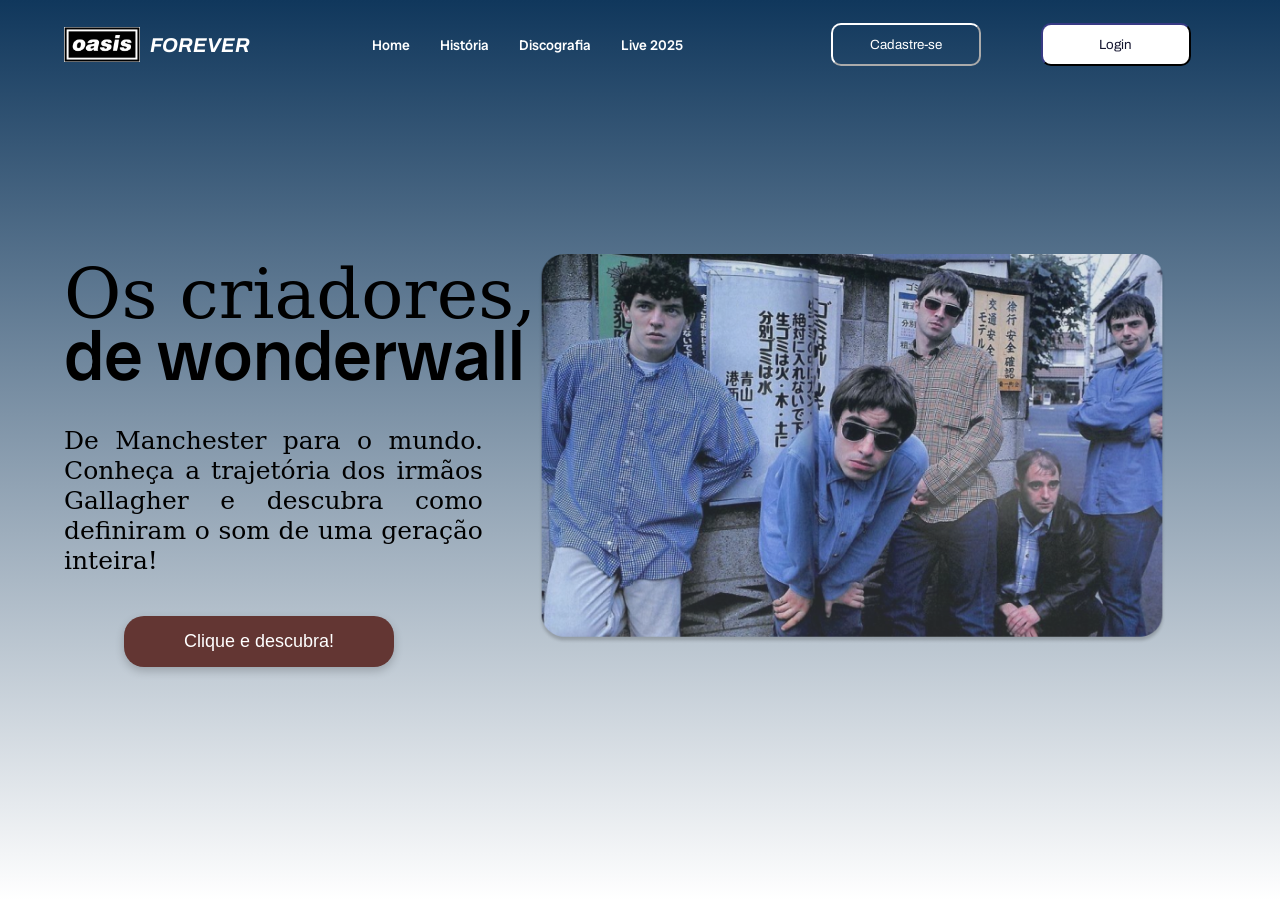
==== public/index.html @ 39d502cd "Adicionando telas de login e cadastro integrada com a api + vetor/for que verifica de o username já " ====
<!DOCTYPE html>
<html lang="pt-br">

<head>
  <meta charset="UTF-8">
  <meta name="viewport" content="width=device-width, initial-scale=1.0">
  <title>Oasis Forever</title>

  <script src="./js/sessao.js"></script>

  <link rel="stylesheet" href="./css/style.css">
  <link rel="icon" href="./assets/icon/oasis_logo.ico">

</head>

<body>

  <div class="header">
    <div class="container">
      <div class="logo">
        <img src="./assets/img/oasis_logo.png" alt="Logo Oasis" class="logo-img">
        <span class="forever-text">FOREVER</span>
      </div>

      <ul class="navbar">
        <li><a href="#">Home</a></li>
        <li><a href="#">História</a></li>
        <li><a href="#">Discografia</a></li>
        <li><a href="#">Live 2025</a></li>
      </ul>

      <div class="botoes">
        <a href="cadastro.html">
          <button class="btn_cadastro">Cadastre-se</button></a>
        <a href="login.html">
          <button class="btn_login">Login</button>
        </a>
      </div>
    </div>
  </div>

  <div class="banner">
    <div class="container">

      <div class="texto-banner">
        <h1>
          <span class="fonte1">Os criadores,</span> <br>
          <span class="fonte2">de wonderwall</span>
        </h1>
        <p>De Manchester para o mundo. Conheça a trajetória dos irmãos Gallagher e descubra como definiram o som de uma
          geração inteira!</p>
        <button class="btn-descobrir">Clique e descubra!</button>
      </div>

      <div class="imagem-banner">
        <img src="./assets/img/oasis_home.png" alt="Banda Oasis" class="foto-banda">
      </div>

    </div>
  </div>

</body>

</html>
---- public/css/style.css ----
@import url('https://fonts.googleapis.com/css2?family=Radio+Canada+Big:ital,wght@0,400..700;1,400..700&display=swap');
@import url('https://fonts.googleapis.com/css2?family=Archivo:ital,wght@0,100..900;1,100..900&family=Radio+Canada+Big:ital,wght@0,400..700;1,400..700&display=swap');

body {
  margin: 0;
  min-height: 100vh;
  font-family: 'Radio Canada Big';
  background: linear-gradient(180deg, #10375c 0%, #ffffff 100%);
}



.header {
  padding: 15px 0;
  color: transparent;;
}

.container {
  display: flex;
  justify-content: space-between; 
  align-items: center;
  width: 90%;
  margin: auto;
}

.logo {
    display: flex;
    align-items: center; 
    gap: 10px;           
}

.logo-img {
    height: 35px;       
    width: auto;       
}

.forever-text {
    font-family: 'Archivo';
    font-weight: bold;
    font-style: italic;
    font-size: 20px;
    color: white;
    letter-spacing: 0px; 
}

.navbar {
  display: flex;
  list-style: none;
  margin: 10;
  padding: 0;
  gap: 30px; 
}

.navbar a {
  text-decoration: none;
  color: white;
  font-weight: 500;
  font-size: 14px;
}

.navbar a:hover {
  background-color: transparent;
  transition: 0.5s;
  color: #ffffff94;
}

.botoes {
  display: flex;
  gap: 10px;
  align-items: center;
}

.botoes a {
  text-decoration: none;
  padding: 8px 25px;
  border-radius: 8px;
  font-size: 14px;
  transition: 0.3s;
}


.btn_cadastro {
    font-family: 'Archivo';
    color: #ffffff;
    border-color: #ffffff;
    background-color: transparent;
    border-radius: 10px;
    padding: 8%;
    width: 150px;
    cursor: pointer;

}

.btn_cadastro:hover {
  background-color: #ffffff65;
  border: 1px solid #ffffff33;
  transition: 0.5s;
}



.btn_login{
    font-family: 'Archivo';
    color: #141530;
    border-color: #141530;
    background-color: #ffffff;
    border-radius: 10px;
    padding: 8%;
    width: 150px;
    cursor: pointer;

}

.btn_login:hover {
  background-color: #ffffffda;
  border: 1px solid #ffffff86;
  transition: 0.3s;
}

.banner {
  height: 80vh; 
  display: flex;
  align-items: center; 
}

.texto-banner {
  width: 50%;
}


.fonte1 {
  font-family: 'serif'; 
  font-weight: 400;
  font-size: 70px;
  color: #000000;
}

.fonte2 {
  font-family: 'Radio Canada Big'; 
  font-weight: 500; 
  font-size: 70px;
  color: #000000;
  display: block; 
  margin-top: -25px; 
}

.texto-banner p {
  text-align: justify;
  max-width: 450px;
  line-height: 1.2;
  font-family: 'serif';
  font-size: 25px;
  color: #000000;
  width: 80%; 
  margin-bottom: 40px;
}

.btn-descobrir {
  margin-left: 60px;
  background-color: #633633; 
  color: white;
  border: none;
  padding: 15px 60px;
  border-radius: 20px;  
  font-size: 18px;
  cursor: pointer;
  box-shadow: 0px 4px 10px rgba(0,0,0,0.2);
}

.btn-descobrir:hover {
  background-color: #4a2826;
  transform: scale(1.02);
}

.imagem-banner {
  width: 60%;
  display: flex;
}

.foto-banda {
  width: 100%;
  border-radius: 20px; 
  margin-left: -50px
}

.main-content {
    display: flex;
    flex-direction: column;
    align-items: center;
    justify-content: center;
    padding: 40px 20px;
}

.logo-central {
    margin-bottom: 20px;
    display: flex;
    align-items: center;
    gap: 8px;
}

.oasis-box {
    background: white;
    color: black;
    padding: 2px 8px;
    font-weight: bold;
    border-radius: 4px;
    font-size: 1.2rem;
}

.card-cadastro {
    background: white;
    width: 100%;
    max-width: 700px;
    padding: 40px;
    border-radius: 25px;
    box-shadow: 0 10px 30px rgba(0,0,0,0.1);
    text-align: center;
}

.card-cadastro h2 {
    font-family: 'Radio Canada Big';
    font-weight: 800;
    margin-bottom: 30px;
    letter-spacing: 1px;
}

.formulario {
    display: grid;
    grid-template-columns: 1fr 1fr;
    gap: 20px;
    text-align: left;
}

.campo {
    margin-bottom: 15px;
}

.campo label {
    display: block;
    font-weight: bold;
    margin-bottom: 5px;
    font-size: 14px;
}

.campo input {
    width: 100%;
    padding: 10px 15px;
    border: 1px solid #ccc;
    border-radius: 12px;
    box-sizing: border-box; 
    font-size: 13px;
}


.btn-enviar {
    background-color: #633633;
    color: white;
    border: none;
    padding: 12px 60px;
    border-radius: 20px;
    font-weight: bold;
    margin-top: 25px;
    cursor: pointer;
    transition: 0.3s;
}

.btn-enviar:hover {
    background-color: #4a2826;
    transform: scale(1.02);
}

.login-link {
    font-size: 12px;
    margin-top: 15px;
}

.login-link a {
    color: #000;
    font-weight: bold;
}

.formulario-login {
    display: flex;
    flex-direction: column;
    align-items: center; 
    width: 100%;
    margin-top: 20px;
}

.formulario-login .campo {
    width: 80%; 
    max-width: 400px; 
    text-align: left; 
    margin-bottom: 25px;
}

.formulario-login label {
    display: block;
    font-weight: bold;
    margin-bottom: 8px;
    font-size: 14px;
}

.formulario-login input {
    width: 100%;
    padding: 12px 15px;
    border: 1px solid #ccc;
    border-radius: 12px;
    box-sizing: border-box; 
    font-size: 14px;
}

.btn-enviar-login {
    background-color: #633633;
    color: white;
    border: none;
    padding: 12px 0;
    width: 200px; 
    border-radius: 20px;
    font-weight: bold;
    cursor: pointer;
    margin-top: 10px;
    transition: 0.3s;
}

.btn-enviar-login:hover {
    background-color: #4a2826;
}


.adesivo {
    position: fixed; 
    bottom: 20px;
    left: 130px;
    padding: 100px;
    width: 220px; 
    height: auto;
    z-index: 100; 
}


#cardErro {
  display: none; 
  background-color: #fff;
  color: #10375c; 
  width: 300px;
  position: fixed;
  top: 20px;
  right: 20px;
  border-radius: 8px; 
  border: #10375c 3px solid; 
  padding: 15px;
  z-index: 999;
  box-shadow: 0px 4px 15px rgba(0, 0, 253, 0.2); 
  font-family: 'Radio Canada Big';
}

#mensagem_erro {
  font-weight: 600;
  font-size: 18px;
  line-height: 1.2;
}
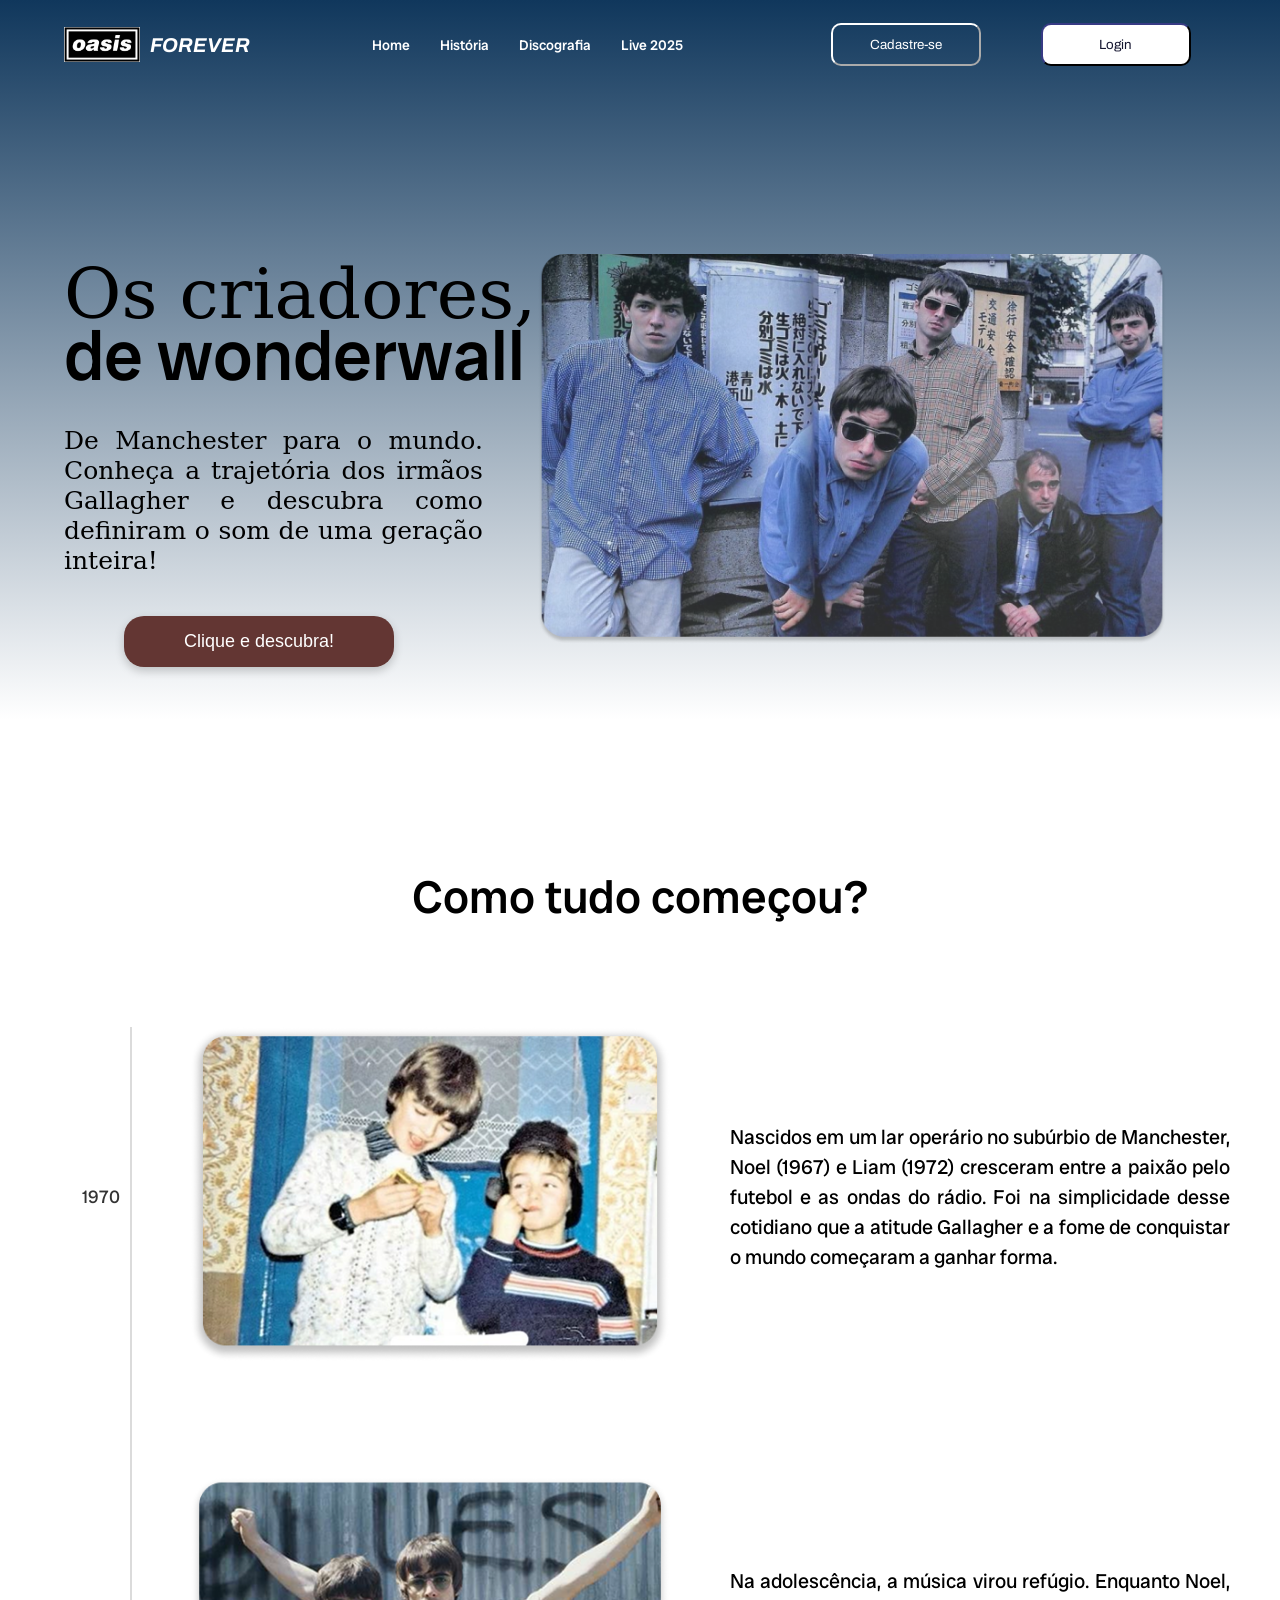
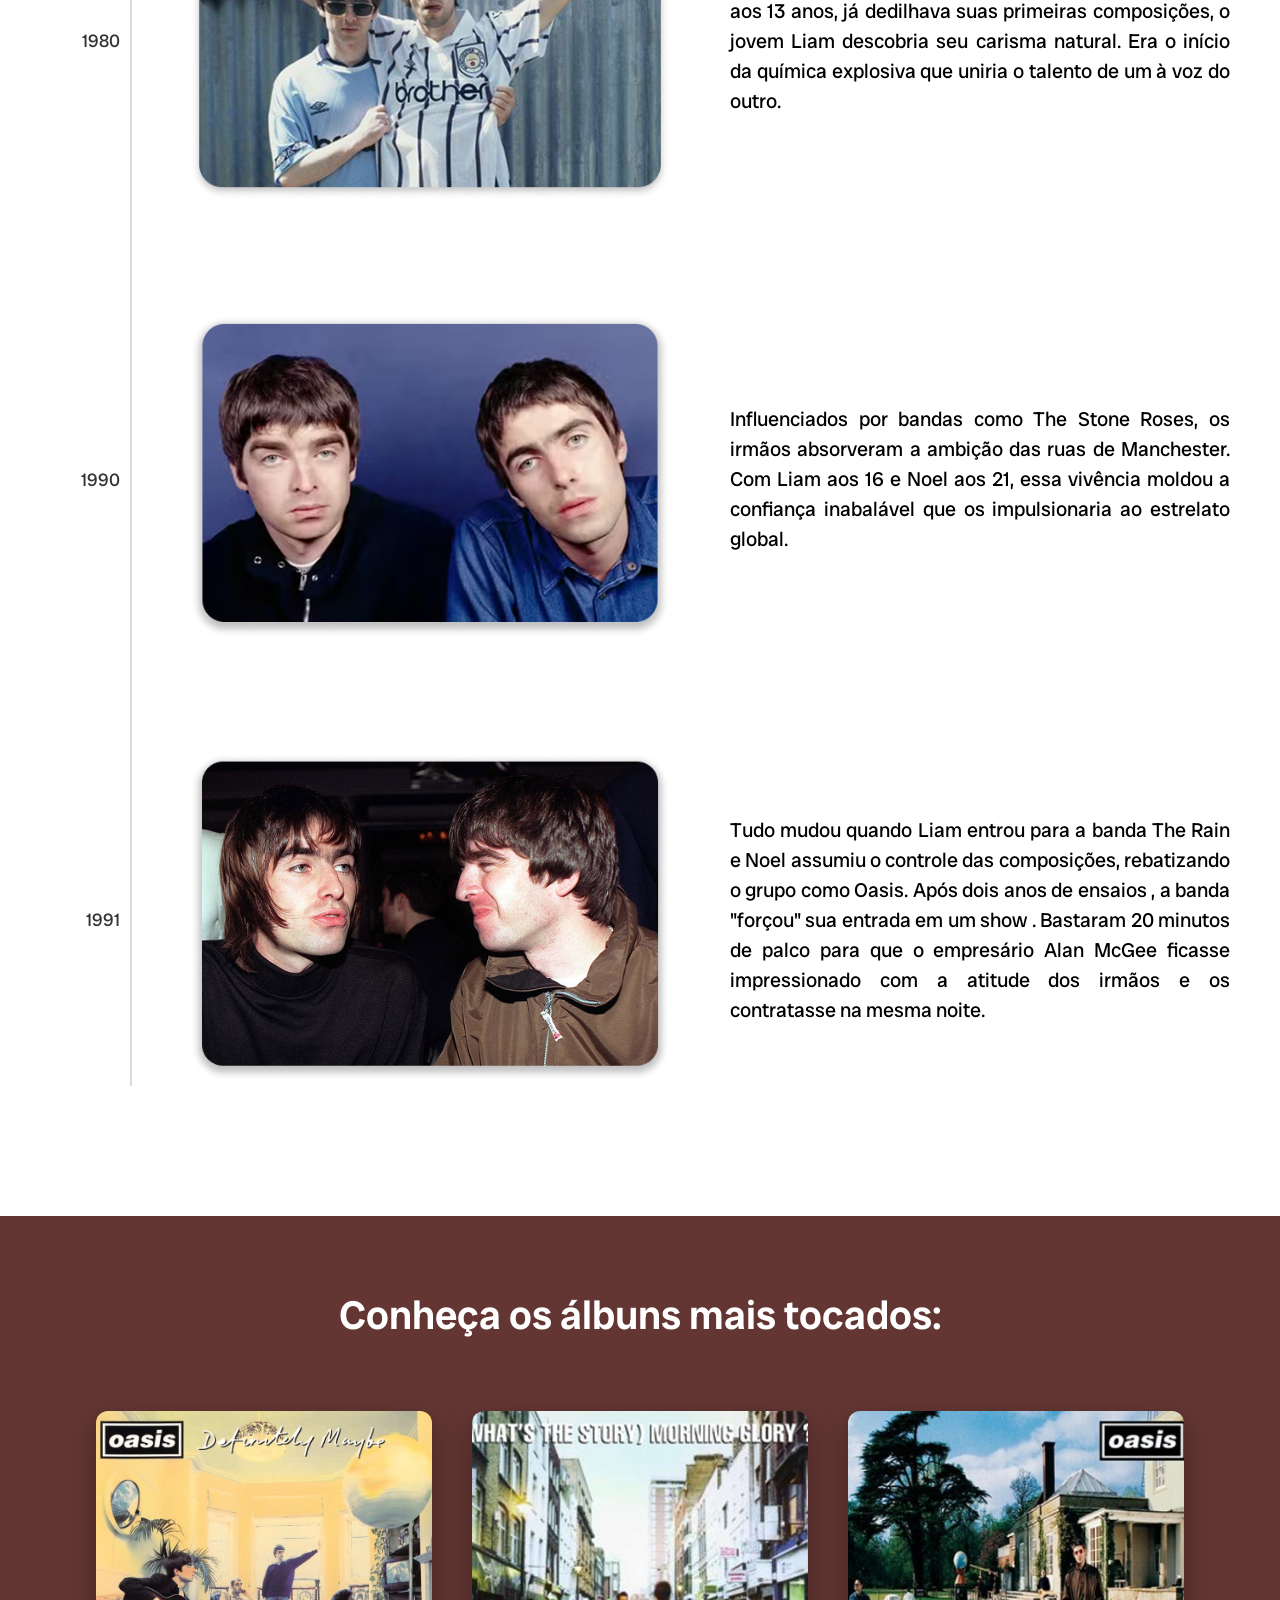
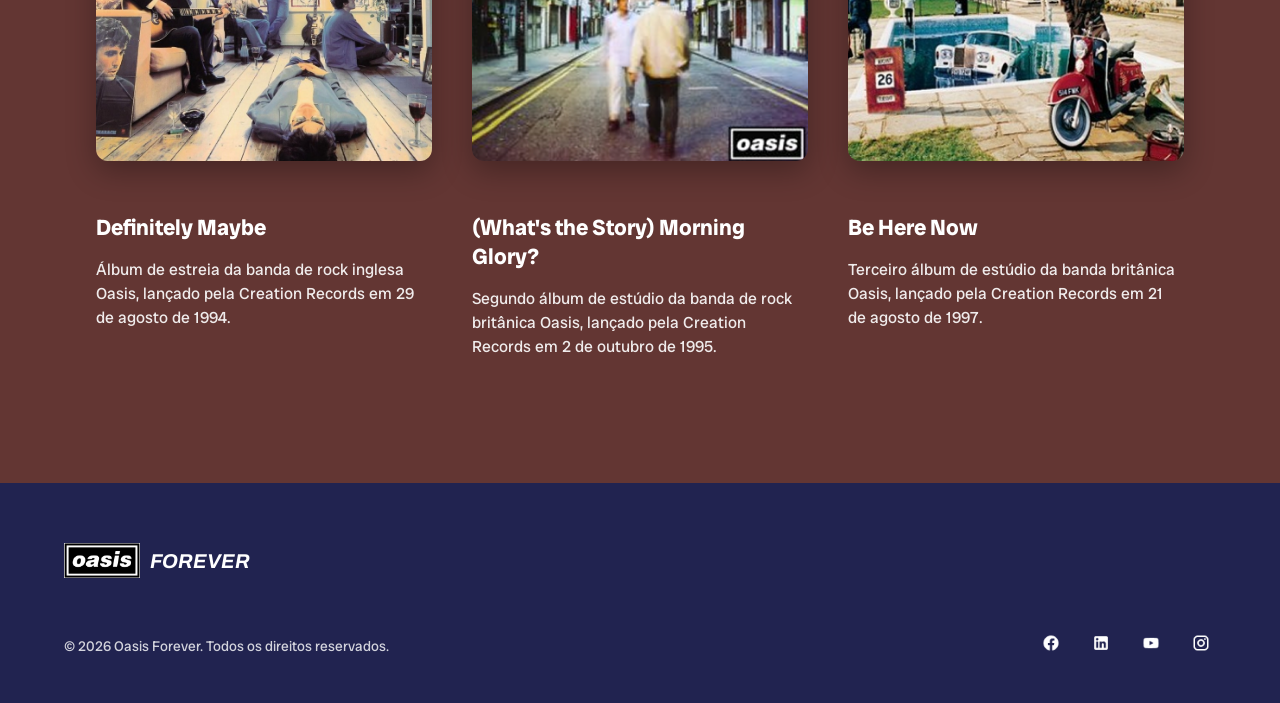
==== commit a97aec21: "Adicionando novos itens na página inicial" ====
--- a/public/index.html
+++ b/public/index.html
@@ -59,6 +59,119 @@
     </div>
   </div>
 
+  <div class="timeline">
+    <div class="container-timeline">
+      <h2 class="timeline-title">Como tudo começou?</h2>
+
+      <div class="timeline-list">
+
+        <div class="timeline-item">
+          <div class="timeline-year">1970</div>
+          <div class="timeline-img">
+            <img src="./assets/img/foto1.png" alt="Gallaghers nos anos 70">
+          </div>
+          <div class="timeline-text">
+            <p>Nascidos em um lar operário no subúrbio de Manchester, Noel (1967) e Liam (1972) cresceram entre a paixão
+              pelo futebol e as ondas do rádio. Foi na simplicidade desse cotidiano que a atitude Gallagher e a fome de
+              conquistar o mundo começaram a ganhar forma.</p>
+          </div>
+        </div>
+
+        <div class="timeline-item">
+          <div class="timeline-year">1980</div>
+          <div class="timeline-img">
+            <img src="./assets/img/foto2.png" alt="Gallaghers nos anos 80">
+          </div>
+          <div class="timeline-text">
+            <p>Na adolescência, a música virou refúgio. Enquanto Noel, aos 13 anos, já dedilhava suas primeiras
+              composições, o jovem Liam descobria seu carisma natural. Era o início da química explosiva que uniria o
+              talento de um à voz do outro.</p>
+          </div>
+        </div>
+
+
+        <div class="timeline-item">
+          <div class="timeline-year">1990</div>
+          <div class="timeline-img">
+            <img src="./assets/img/foto3.png" alt="Gallaghers nos anos 90">
+          </div>
+          <div class="timeline-text">
+            <p>Influenciados por bandas como The Stone Roses, os irmãos absorveram a ambição das ruas de Manchester. Com
+              Liam aos 16 e Noel aos 21, essa vivência moldou a confiança inabalável que os impulsionaria ao estrelato
+              global.</p>
+          </div>
+        </div>
+
+        <div class="timeline-item">
+          <div class="timeline-year">1991</div>
+          <div class="timeline-img">
+            <img src="./assets/img/foto4.png" alt="Gallaghers nos anos 91">
+          </div>
+          <div class="timeline-text">
+            <p>Tudo mudou quando Liam entrou para a banda The Rain e Noel assumiu o controle das composições,
+              rebatizando o grupo como Oasis. Após dois anos de ensaios , a banda "forçou" sua entrada em um show .
+              Bastaram 20 minutos de palco para que o empresário Alan McGee ficasse impressionado com a atitude dos
+              irmãos e os contratasse na mesma noite.</p>
+          </div>
+        </div>
+      </div>
+    </div>
+  </div>
+
+  <!-- SEÇÃO DISCOGRAFIA (ÁLBUNS MAIS TOCADOS) -->
+<div class="section-albums">
+    <div class="container-albums">
+        <h2 class="albums-title">Conheça os álbuns mais tocados:</h2>
+        
+        <div class="cards-albums">
+            <!-- Álbum 1 -->
+            <div class="card-album">
+                <img src="./assets/img/album1.png" alt="Capa do álbum Definitely Maybe">
+                <h3>Definitely Maybe</h3>
+                <p>Álbum de estreia da banda de rock inglesa Oasis, lançado pela Creation Records em 29 de agosto de 1994.</p>
+            </div>
+
+            <!-- Álbum 2 -->
+            <div class="card-album">
+                <img src="./assets/img/album2.png" alt="Capa do álbum (What's the Story) Morning Glory?">
+                <h3>(What's the Story) Morning Glory?</h3>
+                <p>Segundo álbum de estúdio da banda de rock britânica Oasis, lançado pela Creation Records em 2 de outubro de 1995.</p>
+            </div>
+
+            <!-- Álbum 3 -->
+            <div class="card-album">
+                <img src="./assets/img/album3.png" alt="Capa do álbum Be Here Now">
+                <h3>Be Here Now</h3>
+                <p>Terceiro álbum de estúdio da banda britânica Oasis, lançado pela Creation Records em 21 de agosto de 1997.</p>
+            </div>
+        </div>
+    </div>
+</div>  
+
+  <div class="footer">
+    <div class="container">
+        <!-- Parte superior com a logo -->
+        <div class="footer-logo">
+            <div class="logo">
+                <img src="./assets/img/oasis_logo.png" alt="Logo Oasis" class="logo-img">
+                <span class="forever-text">FOREVER</span>
+            </div>
+        </div>
+
+        <!-- Parte inferior com copyright e ícones -->
+        <div class="footer-info">
+            <p>© 2026 Oasis Forever. Todos os direitos reservados.</p>
+            
+            <div class="social-icons">
+                <a href="#"><img src="./assets/img/face.png" alt="Facebook"></a>
+                <a href="#"><img src="./assets/img/linke.png" alt="LinkedIn"></a>
+                <a href="#"><img src="./assets/img/yt.png" alt="YouTube"></a>
+                <a href="#"><img src="./assets/img/insta.png" alt="Instagram"></a>
+            </div>
+        </div>
+    </div>
+</div>
+
 </body>
 
 </html>
--- a/public/css/style.css
+++ b/public/css/style.css
@@ -5,10 +5,10 @@
   margin: 0;
   min-height: 100vh;
   font-family: 'Radio Canada Big';
-  background: linear-gradient(180deg, #10375c 0%, #ffffff 100%);
-}
-
-
+  background: linear-gradient(180deg, #10375c 0%, #ffffff 80vh); 
+  background-repeat: no-repeat;
+  background-color: #ffffff; /* Garante que o restante da página seja branco puro */
+}
 
 .header {
   padding: 15px 0;
@@ -207,6 +207,84 @@
     font-size: 1.2rem;
 }
 
+.timeline {
+    padding: 20px 0px; /* Mais espaço para o site "respirar" */
+    background-color: #ffffff;
+    width: 100%;
+}
+
+.container-timeline {
+    max-width: 1300px; /* AUMENTADO: Para ocupar melhor a largura da tela */
+    margin: 0 auto;
+    padding: 0 50px;
+}
+
+.timeline-title {
+    text-align: center;
+    font-family: 'Radio Canada Big';
+    font-weight: 500;
+    font-size: 46px; /* AUMENTADO: Título maior e mais impactante */
+    color: #000;
+    margin-bottom: 100px;
+}
+
+.timeline-list {
+    position: relative;
+    padding-left: 120px;
+}
+
+.timeline-list::before {
+    content: '';
+    position: absolute;
+    left: 80px; 
+    top: 0;
+    width: 2px; /* Aumentado para 2px para ficar mais visível */
+    height: 100%;
+    background-color: #d1d1d1c4; /* Cinza médio para maior destaque */
+}
+
+/* AJUSTE NO ANO: Para acompanhar a força visual da linha */
+.timeline-year {
+    position: absolute;
+    left: -130px;
+    width: 80px;
+    font-weight: 300; /* Peso aumentado para destacar o ano */
+    color: #333; /* Cor mais escura para leitura clara */
+    font-size: 18px;
+    text-align: right;
+    font-family: 'Radio Canada Big';
+}
+
+.timeline-item {
+    display: flex;
+    align-items: center; 
+    margin-bottom: 110px; /* Mais distância entre as eras da banda */
+    position: relative;
+}
+
+
+.timeline-img {
+    flex-shrink: 0;
+    width: 480px; /* AUMENTADO: Imagens maiores para destaque visual */
+    margin: 0 60px 0 20px;
+}
+
+.timeline-img img {
+    width: 100%;
+    border-radius: 18px; /* Cantos arredondados como no seu projeto do Figma */
+}
+
+.timeline-text {
+    flex: 1;
+    color: #000;
+    font-family: 'Radio Canada Big';
+    line-height: 1.5;
+    font-size: 20px;
+    text-align: justify; 
+
+}
+
+
 .card-cadastro {
     background: white;
     width: 100%;
@@ -215,6 +293,7 @@
     border-radius: 25px;
     box-shadow: 0 10px 30px rgba(0,0,0,0.1);
     text-align: center;
+
 }
 
 .card-cadastro h2 {
@@ -339,38 +418,144 @@
 }
 
 
-#cardErro {
-  display: none; 
-  background-color: #fff;
-  color: #10375c; 
+#cardErro { 
+  margin-left: 28%;
+  color: #ff0000; 
   width: 300px;
-  position: fixed;
-  top: 20px;
-  right: 20px;
-  border-radius: 8px; 
-  border: #10375c 3px solid; 
-  padding: 15px;
-  z-index: 999;
-  box-shadow: 0px 4px 15px rgba(0, 0, 253, 0.2); 
   font-family: 'Radio Canada Big';
 }
 
 #mensagem_erro {
   font-weight: 600;
-  font-size: 18px;
-  line-height: 1.2;
-}
-
-
-
-
-
-
-
-
-
-
-
-
-
-
+  font-size: 15px;
+  line-height: 1;
+}
+
+/* ########## SEÇÃO ÁLBUNS ########## */
+
+.section-albums {
+    background-color: #633633; /* Cor marrom-avermelhada conforme o design */
+   padding: 40px 0 100px 0;    
+   color: white;
+    width: 100%;
+}
+
+.container-albums {
+    width: 85%;
+    max-width: 1200px;
+    margin: auto;
+    text-align: center;
+}
+
+.albums-title {
+    font-family: 'Radio Canada Big';
+    font-size: 40px;
+    font-weight: 600;
+    margin-bottom: 70px;
+}
+
+.cards-albums {
+    display: flex;
+    justify-content: space-between;
+    gap: 40px;
+}
+
+.card-album {
+    flex: 1;
+    text-align: left;
+}
+
+.card-album img {
+    width: 100%;
+    height: 350px; /* Ajuste essa altura conforme o seu gosto */
+    object-fit: cover; /* Recorta a imagem para preencher o espaço sem esticar */
+    border-radius: 12px;
+    margin-bottom: 25px;
+    box-shadow: 0 10px 30px rgba(0,0,0,0.3);
+    transition: transform 0.3s ease;
+}
+.card-album img:hover {
+    transform: scale(1.03); /* Leve efeito de zoom no hover */
+}
+
+.card-album h3 {
+    font-family: 'Radio Canada Big';
+    font-size: 22px;
+    font-weight: bold;
+    margin-bottom: 10px;
+    color: white;
+    display: flex;
+    align-items: flex-start; /* Mantém o texto no topo do espaço reservado */
+}
+
+.card-album p {
+    font-family: 'Radio Canada Big';
+    font-size: 16px;
+    line-height: 1.5;
+    opacity: 0.9;
+    color: white;
+    min-height: 80px; /* Garante que o texto de baixo também comece na mesma linha */
+}
+
+
+.footer {
+    background-color: #212350;
+    padding: 60px 0 40px 0;
+    color: white;
+    width: 100%;
+}
+
+.footer .container {
+    display: flex;
+    flex-direction: column;
+    align-items: flex-start; /* Garante que a logo e o bloco de baixo comecem na esquerda */
+    width: 90%;
+    margin: auto;
+    gap: 50px; 
+}
+
+.footer-info {
+    display: flex;
+    justify-content: space-between; /* Empurra o texto para a esquerda e os ícones para a direita */
+    align-items: center;
+    width: 100%; /* ESSENCIAL: Faz a linha ocupar toda a largura para o space-between funcionar */
+}
+
+.footer-info p {
+    font-family: 'Radio Canada Big';
+    font-size: 14px;
+    margin: 0;
+    opacity: 0.8;
+}
+
+.social-icons {
+    display: flex;
+    gap: 20px;
+}
+
+.social-icons img {
+    height: 30px;
+    filter: brightness(0) invert(1); 
+    transition: 0.3s;
+}
+
+.social-icons img:hover {
+    opacity: 0.7;
+    transform: scale(1.1);
+} 
+
+
+
+
+
+
+
+
+
+
+
+
+
+
+
+
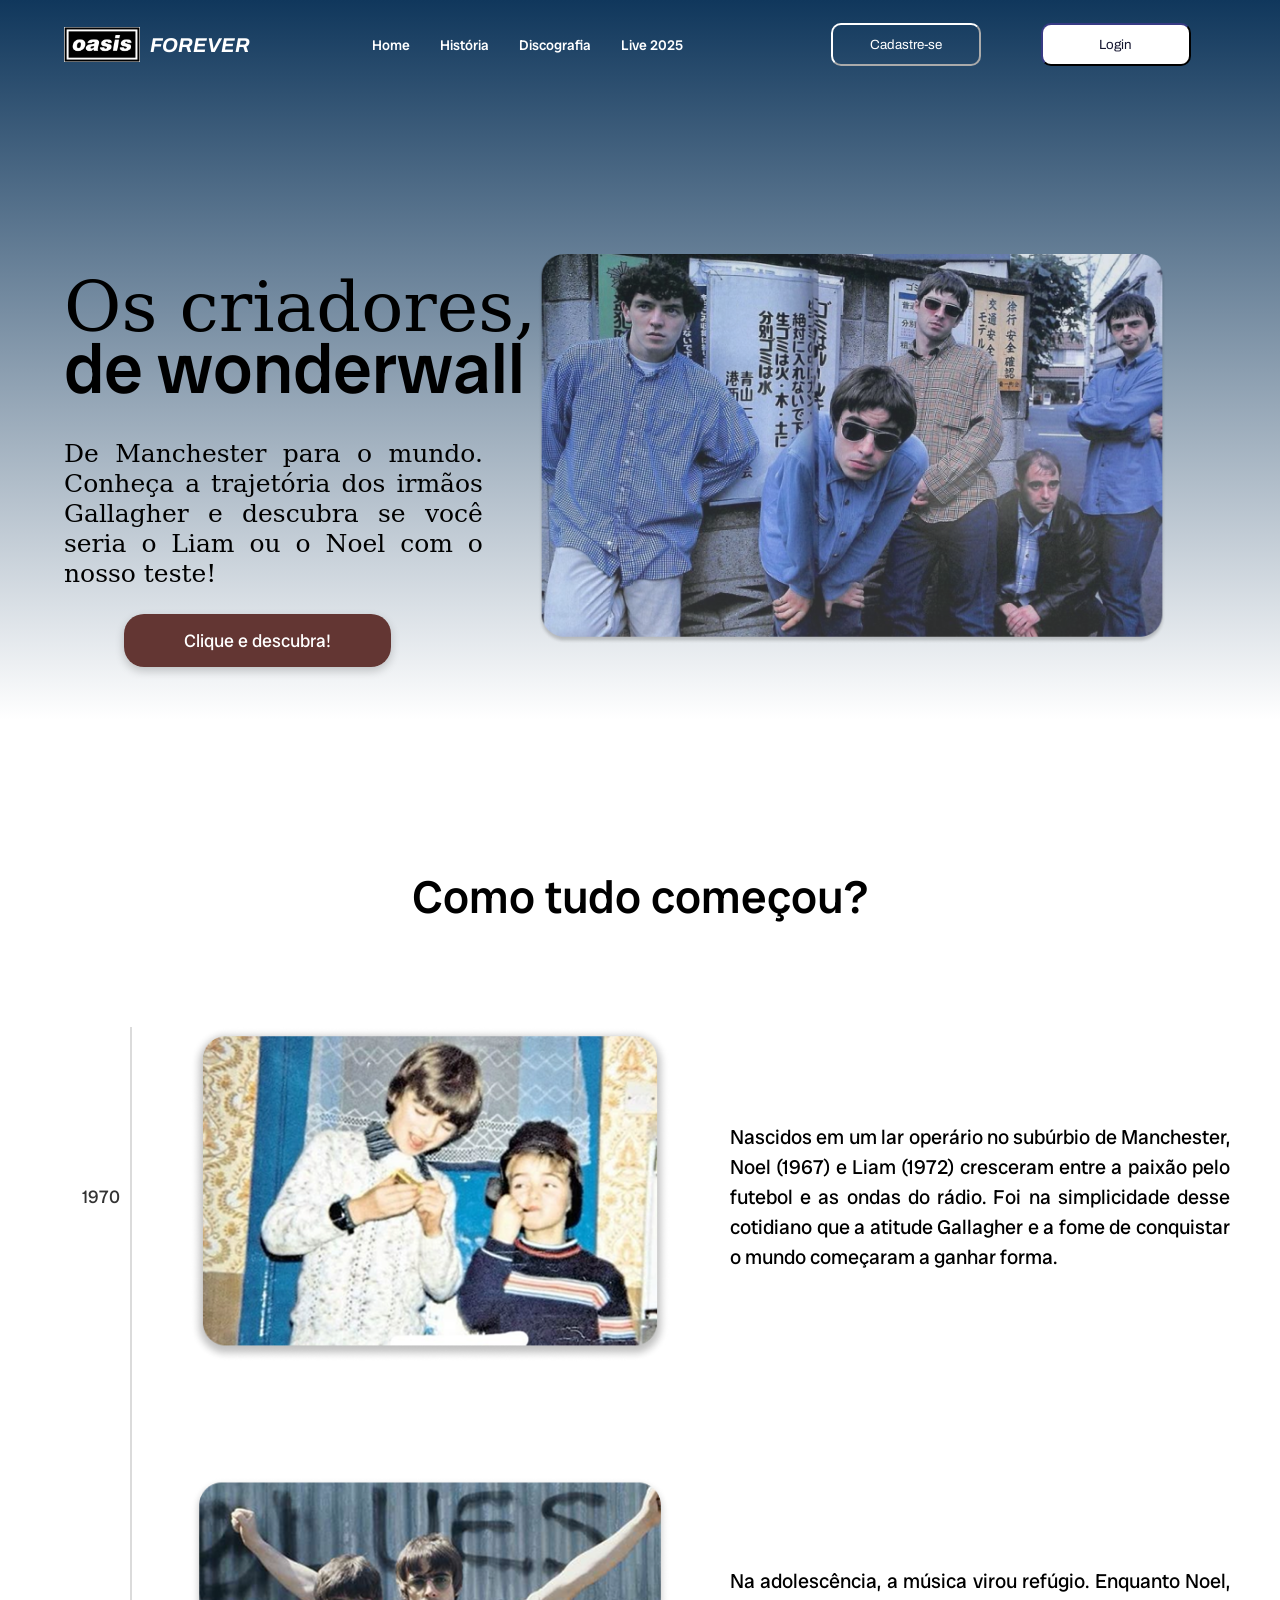
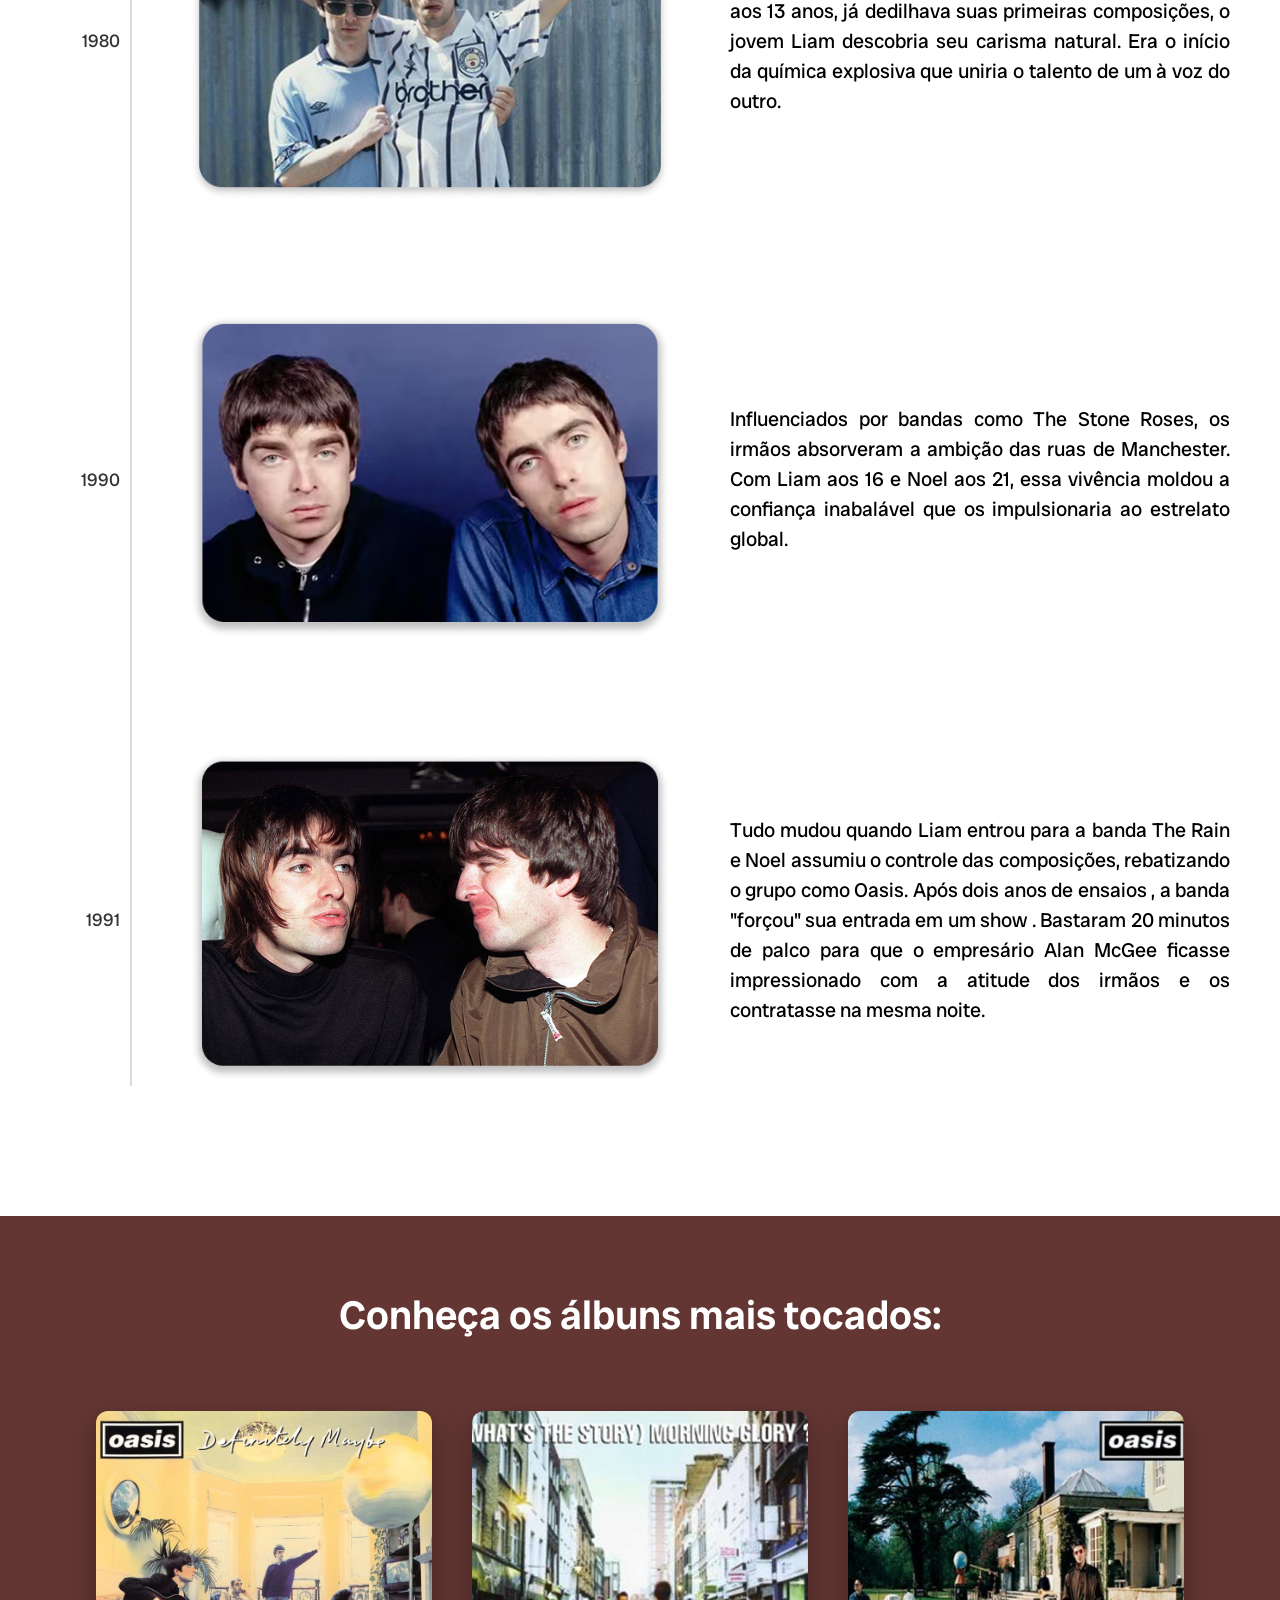
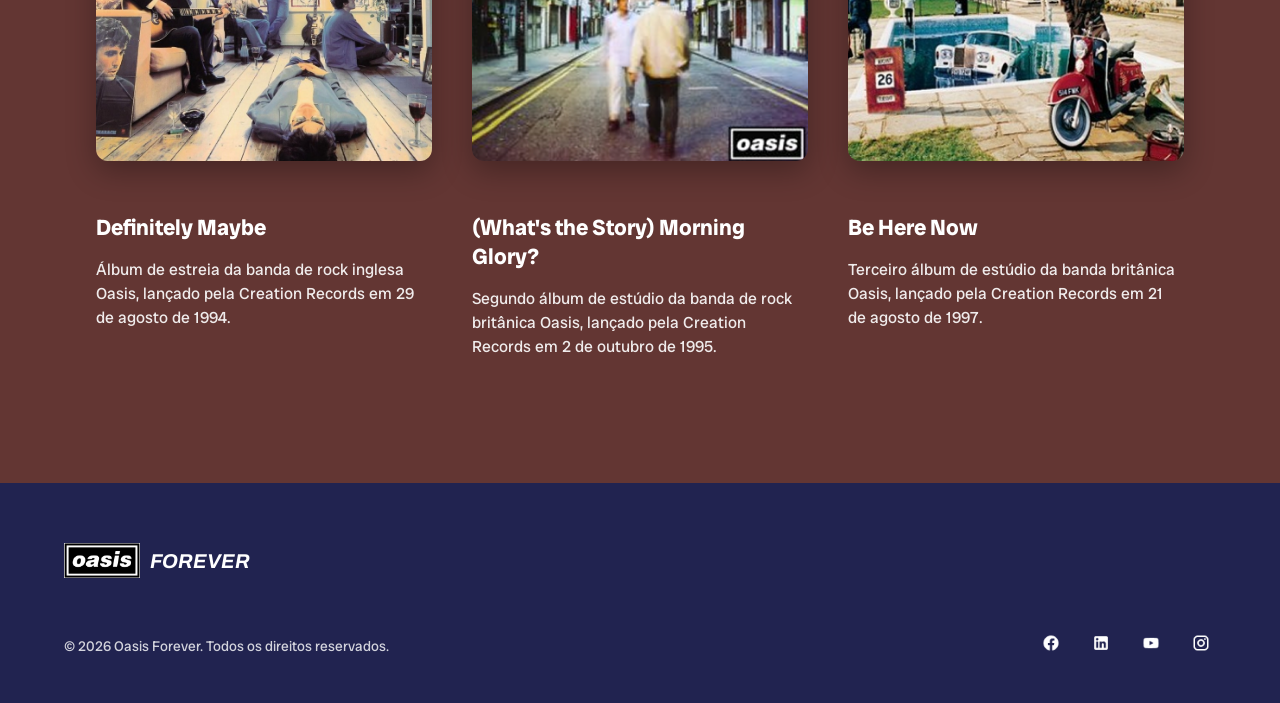
==== commit a02869b9: "Adicionando a tela da dashboard" ====
--- a/public/index.html
+++ b/public/index.html
@@ -15,6 +15,8 @@
 
 <body>
 
+    <section id="home"> 
+
   <div class="header">
     <div class="container">
       <div class="logo">
@@ -23,10 +25,10 @@
       </div>
 
       <ul class="navbar">
-        <li><a href="#">Home</a></li>
-        <li><a href="#">História</a></li>
-        <li><a href="#">Discografia</a></li>
-        <li><a href="#">Live 2025</a></li>
+        <li><a href="#home">Home</a></li>
+        <li><a href="#historia">História</a></li>
+        <li><a href="#discografia">Discografia</a></li>
+        <li><a href="#live">Live 2025</a></li>
       </ul>
 
       <div class="botoes">
@@ -47,10 +49,9 @@
           <span class="fonte1">Os criadores,</span> <br>
           <span class="fonte2">de wonderwall</span>
         </h1>
-        <p>De Manchester para o mundo. Conheça a trajetória dos irmãos Gallagher e descubra como definiram o som de uma
-          geração inteira!</p>
-        <button class="btn-descobrir">Clique e descubra!</button>
-      </div>
+        <p>De Manchester para o mundo. Conheça a trajetória dos irmãos Gallagher e descubra se você seria o Liam ou o Noel com o nosso teste!</p>
+<a href="login.html" class="btn-descobrir">Clique e descubra!</a>      
+</div>
 
       <div class="imagem-banner">
         <img src="./assets/img/oasis_home.png" alt="Banda Oasis" class="foto-banda">
@@ -58,7 +59,10 @@
 
     </div>
   </div>
+  </section>
 
+
+  <section id="historia">
   <div class="timeline">
     <div class="container-timeline">
       <h2 class="timeline-title">Como tudo começou?</h2>
@@ -117,8 +121,11 @@
       </div>
     </div>
   </div>
+        </section>
 
-  <!-- SEÇÃO DISCOGRAFIA (ÁLBUNS MAIS TOCADOS) -->
+
+  <section id="discografia"> 
+
 <div class="section-albums">
     <div class="container-albums">
         <h2 class="albums-title">Conheça os álbuns mais tocados:</h2>
@@ -147,6 +154,7 @@
         </div>
     </div>
 </div>  
+</section>
 
   <div class="footer">
     <div class="container">
--- a/public/css/style.css
+++ b/public/css/style.css
@@ -157,6 +157,7 @@
 
 .btn-descobrir {
   margin-left: 60px;
+  text-decoration: none;
   background-color: #633633; 
   color: white;
   border: none;
@@ -208,13 +209,13 @@
 }
 
 .timeline {
-    padding: 20px 0px; /* Mais espaço para o site "respirar" */
+    padding: 20px 0px; 
     background-color: #ffffff;
     width: 100%;
 }
 
 .container-timeline {
-    max-width: 1300px; /* AUMENTADO: Para ocupar melhor a largura da tela */
+    max-width: 1300px; 
     margin: 0 auto;
     padding: 0 50px;
 }
@@ -223,7 +224,7 @@
     text-align: center;
     font-family: 'Radio Canada Big';
     font-weight: 500;
-    font-size: 46px; /* AUMENTADO: Título maior e mais impactante */
+    font-size: 46px; 
     color: #000;
     margin-bottom: 100px;
 }
@@ -238,18 +239,17 @@
     position: absolute;
     left: 80px; 
     top: 0;
-    width: 2px; /* Aumentado para 2px para ficar mais visível */
+    width: 2px;
     height: 100%;
-    background-color: #d1d1d1c4; /* Cinza médio para maior destaque */
-}
-
-/* AJUSTE NO ANO: Para acompanhar a força visual da linha */
+    background-color: #d1d1d1c4; 
+}
+
 .timeline-year {
     position: absolute;
     left: -130px;
     width: 80px;
-    font-weight: 300; /* Peso aumentado para destacar o ano */
-    color: #333; /* Cor mais escura para leitura clara */
+    font-weight: 300; 
+    color: #333; 
     font-size: 18px;
     text-align: right;
     font-family: 'Radio Canada Big';
@@ -258,20 +258,20 @@
 .timeline-item {
     display: flex;
     align-items: center; 
-    margin-bottom: 110px; /* Mais distância entre as eras da banda */
+    margin-bottom: 110px; 
     position: relative;
 }
 
 
 .timeline-img {
     flex-shrink: 0;
-    width: 480px; /* AUMENTADO: Imagens maiores para destaque visual */
+    width: 480px; 
     margin: 0 60px 0 20px;
 }
 
 .timeline-img img {
     width: 100%;
-    border-radius: 18px; /* Cantos arredondados como no seu projeto do Figma */
+    border-radius: 18px; 
 }
 
 .timeline-text {
@@ -431,10 +431,8 @@
   line-height: 1;
 }
 
-/* ########## SEÇÃO ÁLBUNS ########## */
-
 .section-albums {
-    background-color: #633633; /* Cor marrom-avermelhada conforme o design */
+    background-color: #633633; 
    padding: 40px 0 100px 0;    
    color: white;
     width: 100%;
@@ -467,15 +465,15 @@
 
 .card-album img {
     width: 100%;
-    height: 350px; /* Ajuste essa altura conforme o seu gosto */
-    object-fit: cover; /* Recorta a imagem para preencher o espaço sem esticar */
+    height: 350px;
+    object-fit: cover; 
     border-radius: 12px;
     margin-bottom: 25px;
     box-shadow: 0 10px 30px rgba(0,0,0,0.3);
     transition: transform 0.3s ease;
 }
 .card-album img:hover {
-    transform: scale(1.03); /* Leve efeito de zoom no hover */
+    transform: scale(1.03); 
 }
 
 .card-album h3 {
@@ -485,7 +483,7 @@
     margin-bottom: 10px;
     color: white;
     display: flex;
-    align-items: flex-start; /* Mantém o texto no topo do espaço reservado */
+    align-items: flex-start; 
 }
 
 .card-album p {
@@ -494,7 +492,7 @@
     line-height: 1.5;
     opacity: 0.9;
     color: white;
-    min-height: 80px; /* Garante que o texto de baixo também comece na mesma linha */
+    min-height: 80px; 
 }
 
 
@@ -508,7 +506,7 @@
 .footer .container {
     display: flex;
     flex-direction: column;
-    align-items: flex-start; /* Garante que a logo e o bloco de baixo comecem na esquerda */
+    align-items: flex-start; 
     width: 90%;
     margin: auto;
     gap: 50px; 
@@ -516,9 +514,9 @@
 
 .footer-info {
     display: flex;
-    justify-content: space-between; /* Empurra o texto para a esquerda e os ícones para a direita */
+    justify-content: space-between; 
     align-items: center;
-    width: 100%; /* ESSENCIAL: Faz a linha ocupar toda a largura para o space-between funcionar */
+    width: 100%; 
 }
 
 .footer-info p {
@@ -559,3 +557,4 @@
 
 
 
+
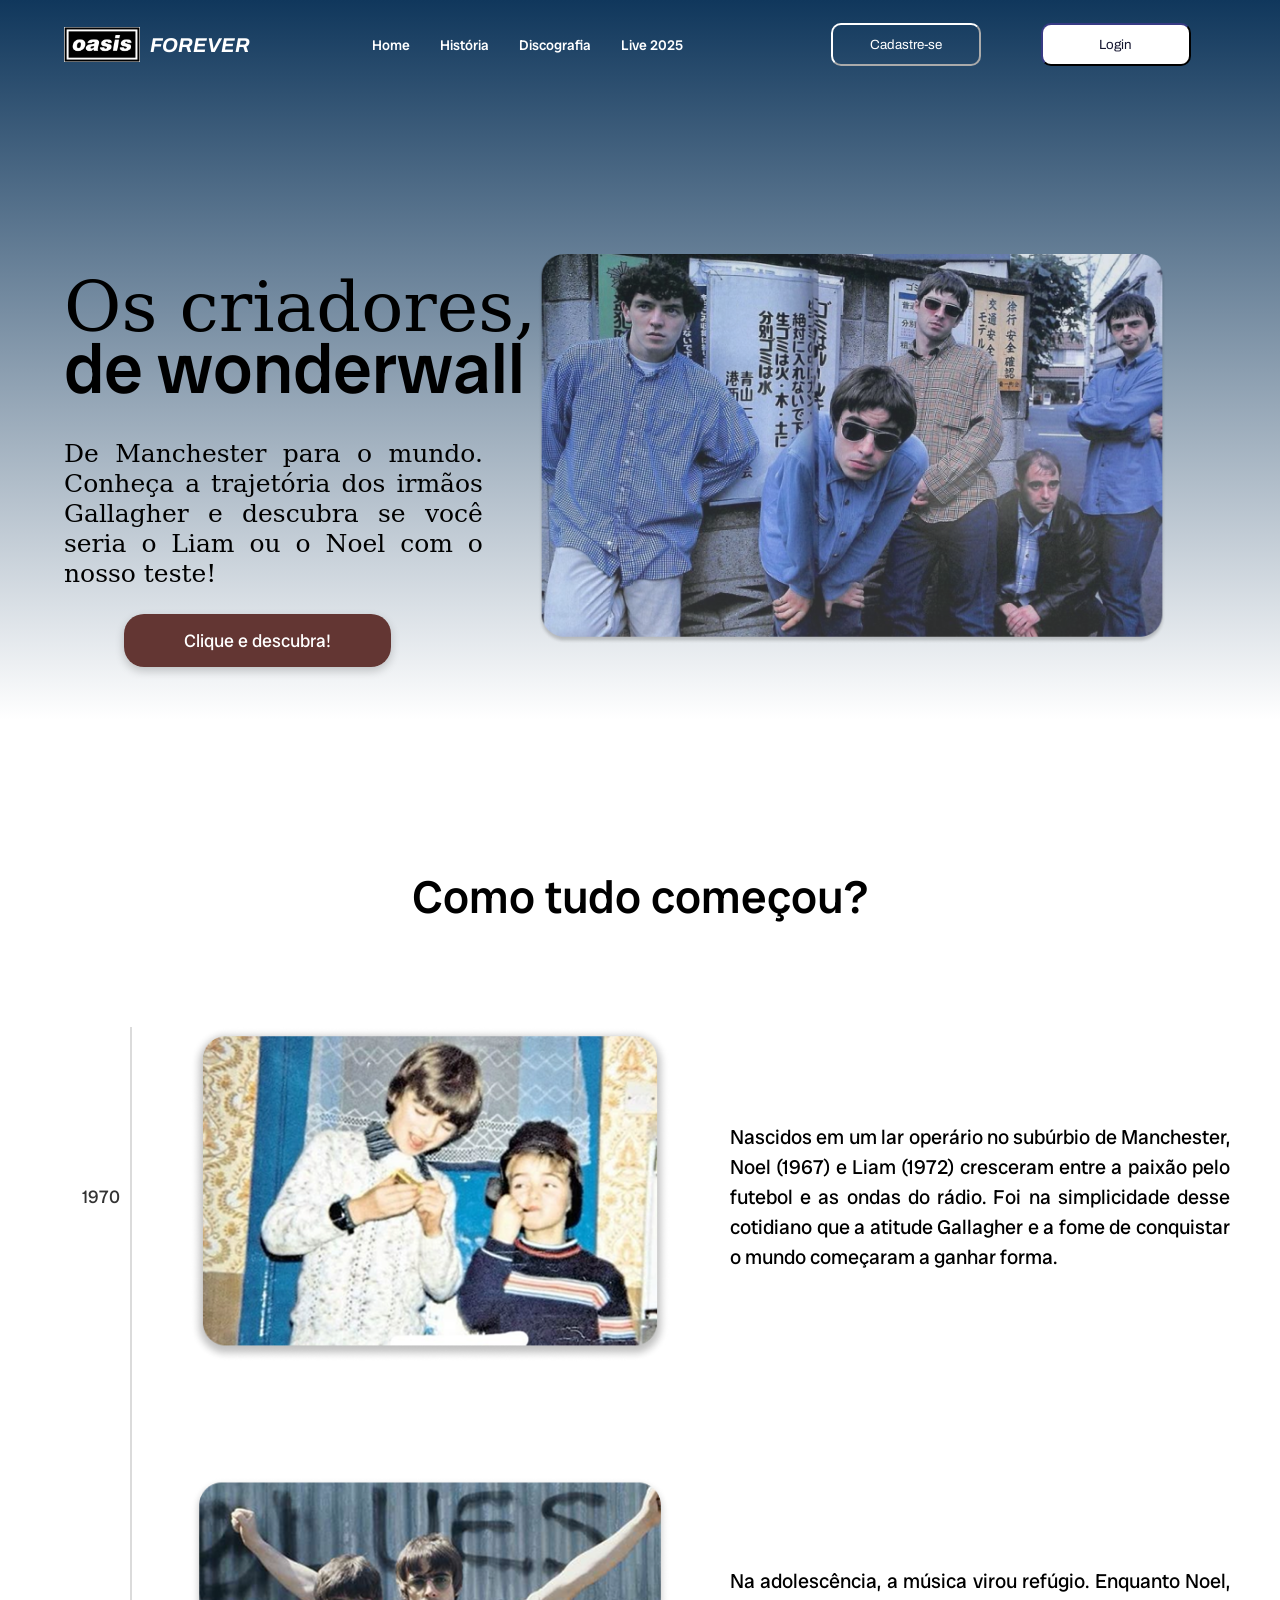
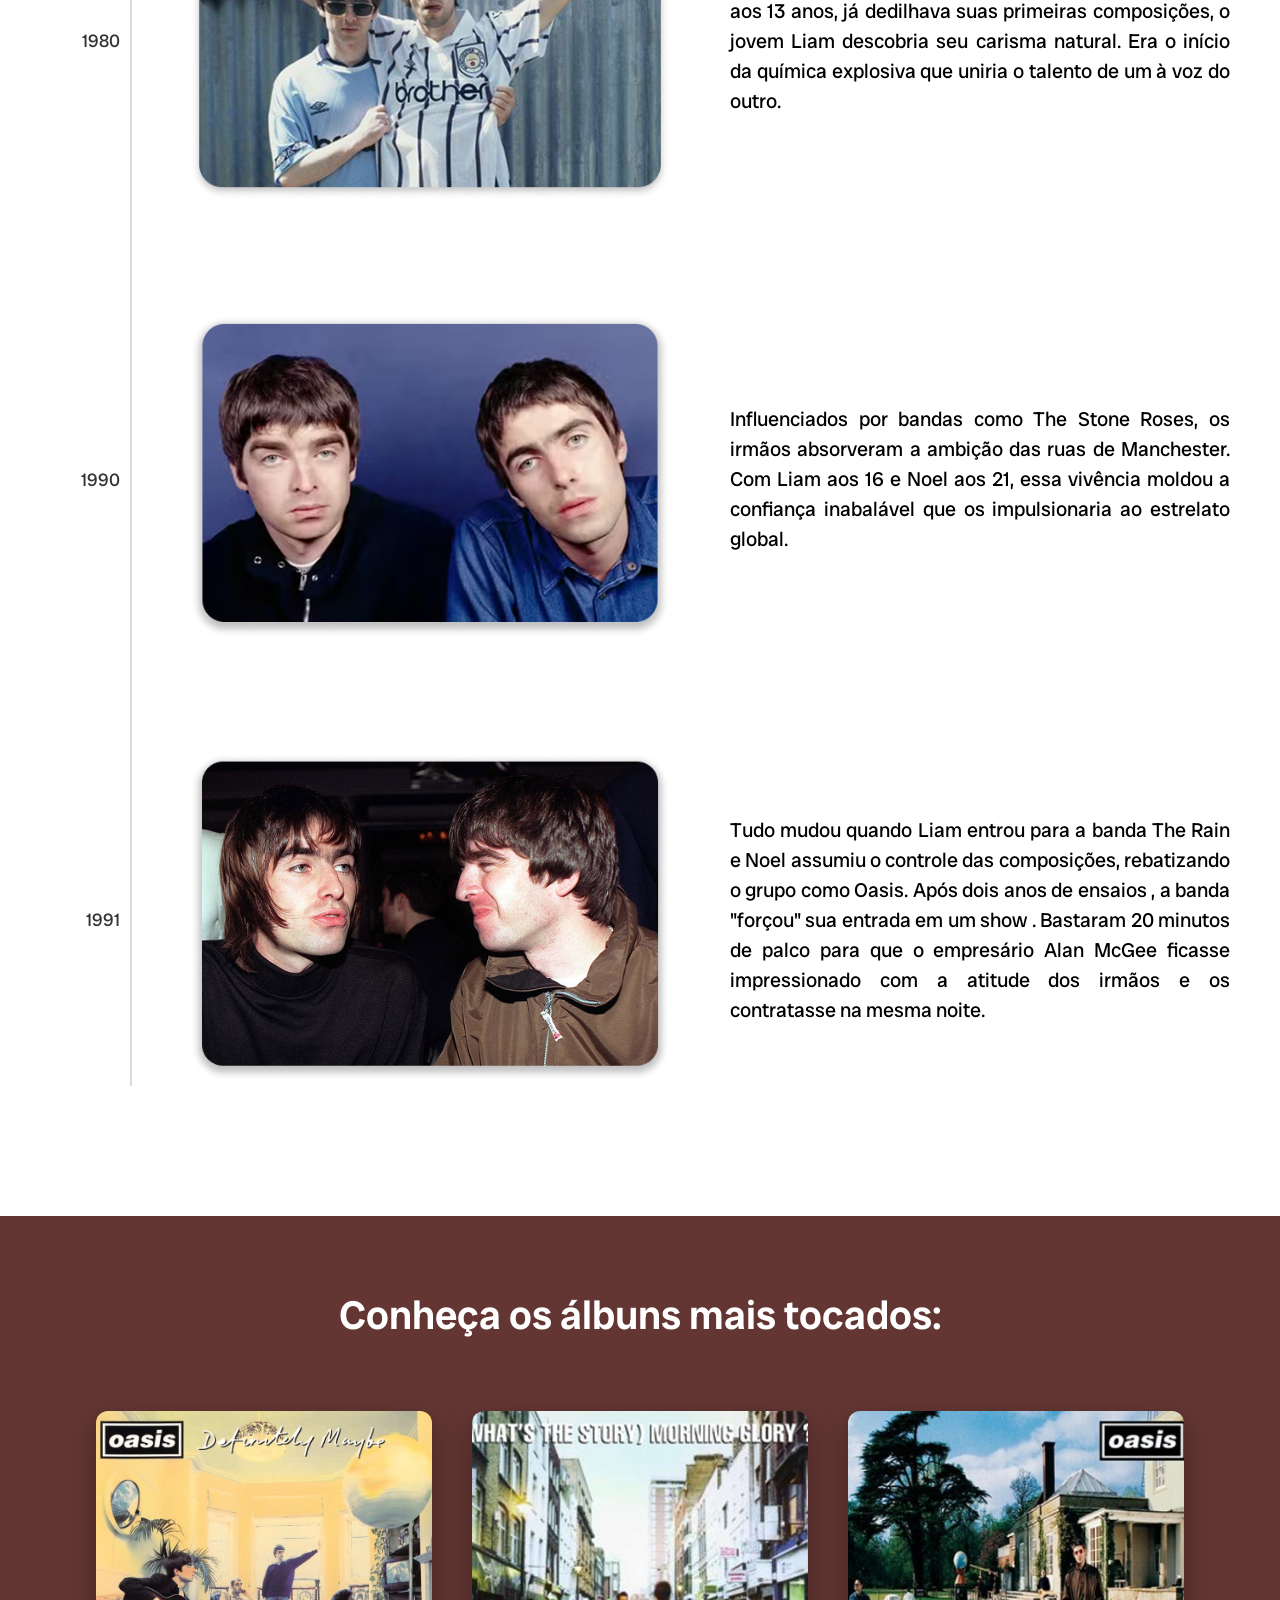
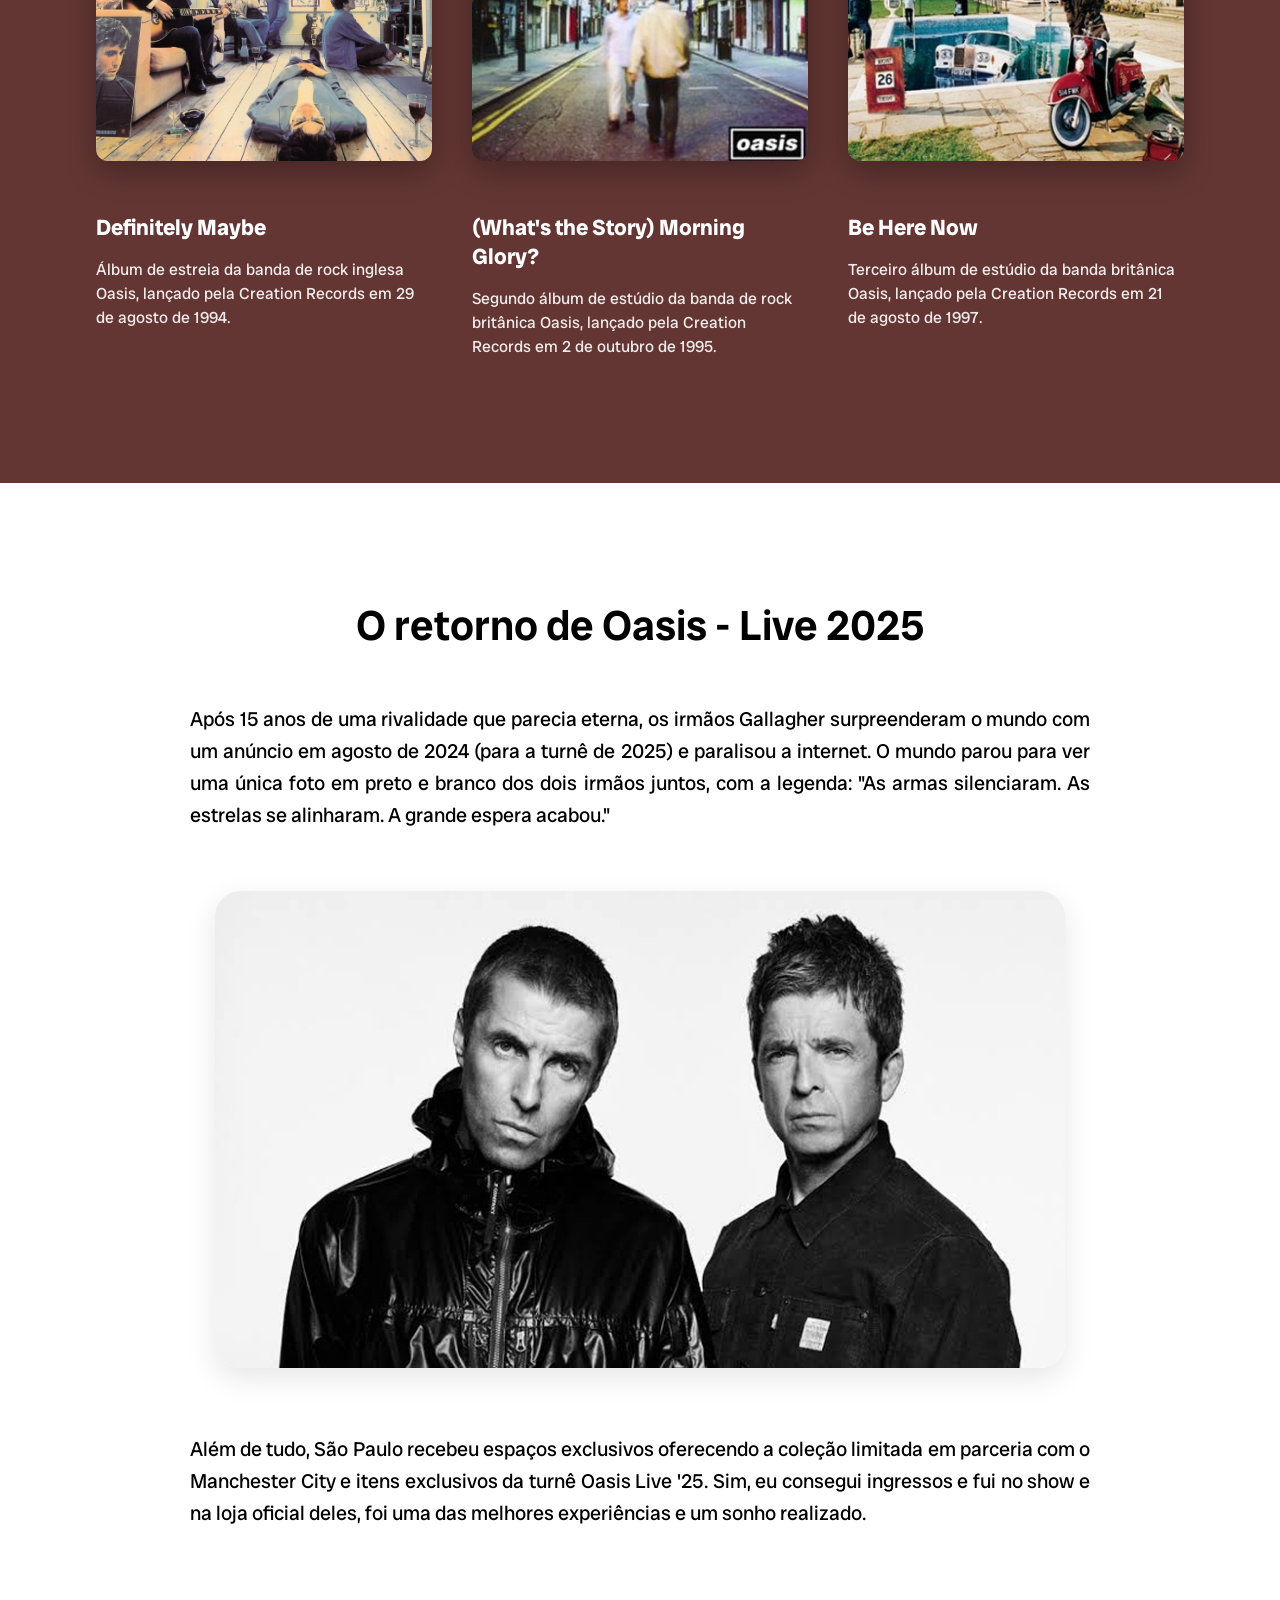
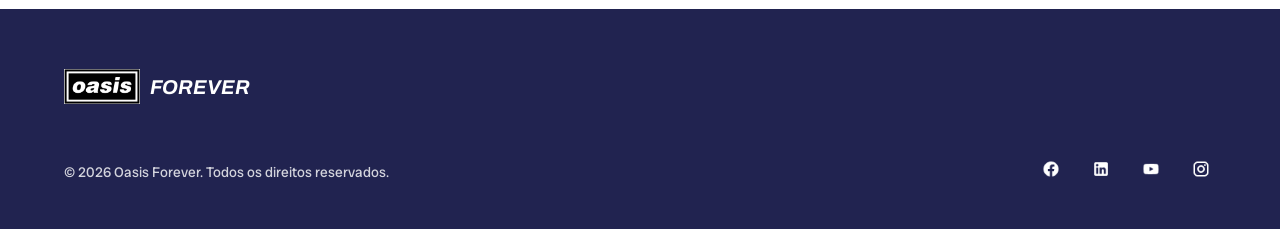
==== commit fc0b7b80: "Adicionando final da página home (Live 2025)" ====
--- a/public/index.html
+++ b/public/index.html
@@ -131,21 +131,18 @@
         <h2 class="albums-title">Conheça os álbuns mais tocados:</h2>
         
         <div class="cards-albums">
-            <!-- Álbum 1 -->
             <div class="card-album">
                 <img src="./assets/img/album1.png" alt="Capa do álbum Definitely Maybe">
                 <h3>Definitely Maybe</h3>
                 <p>Álbum de estreia da banda de rock inglesa Oasis, lançado pela Creation Records em 29 de agosto de 1994.</p>
             </div>
 
-            <!-- Álbum 2 -->
             <div class="card-album">
                 <img src="./assets/img/album2.png" alt="Capa do álbum (What's the Story) Morning Glory?">
                 <h3>(What's the Story) Morning Glory?</h3>
                 <p>Segundo álbum de estúdio da banda de rock britânica Oasis, lançado pela Creation Records em 2 de outubro de 1995.</p>
             </div>
 
-            <!-- Álbum 3 -->
             <div class="card-album">
                 <img src="./assets/img/album3.png" alt="Capa do álbum Be Here Now">
                 <h3>Be Here Now</h3>
@@ -156,9 +153,30 @@
 </div>  
 </section>
 
+<section id="live">
+  <div class="live-container">
+    <div class="container">
+      <h2 class="live-title">O retorno de Oasis - Live 2025</h2>
+
+      <div class="live-content">
+        <p>
+          Após 15 anos de uma rivalidade que parecia eterna, os irmãos Gallagher surpreenderam o mundo com um anúncio em agosto de 2024 (para a turnê de 2025) e paralisou a internet. O mundo parou para ver uma única foto em preto e branco dos dois irmãos juntos, com a legenda: "As armas silenciaram. As estrelas se alinharam. A grande espera acabou."
+        </p>
+
+        <div class="live-image">
+          <img src="./assets/img/post.png" alt="Anúncio Oasis Live 2025" class="foto-live">
+        </div>
+
+        <p>
+          Além de tudo, São Paulo recebeu espaços exclusivos oferecendo a coleção limitada em parceria com o Manchester City e itens exclusivos da turnê Oasis Live '25. Sim, eu consegui ingressos e fui no show e na loja oficial deles, foi uma das melhores experiências e um sonho realizado.
+        </p>
+      </div>
+    </div>
+  </div>
+</section>
+
   <div class="footer">
     <div class="container">
-        <!-- Parte superior com a logo -->
         <div class="footer-logo">
             <div class="logo">
                 <img src="./assets/img/oasis_logo.png" alt="Logo Oasis" class="logo-img">
@@ -166,7 +184,6 @@
             </div>
         </div>
 
-        <!-- Parte inferior com copyright e ícones -->
         <div class="footer-info">
             <p>© 2026 Oasis Forever. Todos os direitos reservados.</p>
             
--- a/public/css/style.css
+++ b/public/css/style.css
@@ -7,8 +7,10 @@
   font-family: 'Radio Canada Big';
   background: linear-gradient(180deg, #10375c 0%, #ffffff 80vh); 
   background-repeat: no-repeat;
-  background-color: #ffffff; /* Garante que o restante da página seja branco puro */
-}
+  background-color: #ffffff; 
+}
+
+/* --- Seção Home --- */
 
 .header {
   padding: 15px 0;
@@ -72,7 +74,7 @@
 
 .botoes a {
   text-decoration: none;
-  padding: 8px 25px;
+  padding: 8px 25px; 
   border-radius: 8px;
   font-size: 14px;
   transition: 0.3s;
@@ -97,6 +99,11 @@
   transition: 0.5s;
 }
 
+.input-icon {
+  position: relative;
+  display: flex;
+  align-items: center;
+}
 
 
 .btn_login{
@@ -126,7 +133,6 @@
 .texto-banner {
   width: 50%;
 }
-
 
 .fonte1 {
   font-family: 'serif'; 
@@ -199,14 +205,7 @@
     gap: 8px;
 }
 
-.oasis-box {
-    background: white;
-    color: black;
-    padding: 2px 8px;
-    font-weight: bold;
-    border-radius: 4px;
-    font-size: 1.2rem;
-}
+/* --- Seção Linha do Tempo --- */
 
 .timeline {
     padding: 20px 0px; 
@@ -285,6 +284,180 @@
 }
 
 
+/* --- Seção Álbuns --- */
+
+.section-albums {
+    background-color: #633633; 
+   padding: 40px 0 100px 0;    
+   color: white;
+    width: 100%;
+}
+
+.container-albums {
+    width: 85%;
+    max-width: 1200px;
+    margin: auto;
+    text-align: center;
+}
+
+.albums-title {
+    font-family: 'Radio Canada Big';
+    font-size: 40px;
+    font-weight: 600;
+    margin-bottom: 70px;
+}
+
+.cards-albums {
+    display: flex;
+    justify-content: space-between;
+    gap: 40px;
+}
+
+.card-album {
+    flex: 1;
+    text-align: left;
+}
+
+.card-album img {
+    width: 100%;
+    height: 350px;
+    object-fit: cover; 
+    border-radius: 12px;
+    margin-bottom: 25px;
+    box-shadow: 0 10px 30px rgba(0,0,0,0.3);
+    transition: transform 0.3s ease;
+}
+.card-album img:hover {
+    transform: scale(1.03); 
+}
+
+.card-album h3 {
+    font-family: 'Radio Canada Big';
+    font-size: 22px;
+    font-weight: bold;
+    margin-bottom: 10px;
+    color: white;
+    display: flex;
+    align-items: flex-start; 
+}
+
+.card-album p {
+    font-family: 'Radio Canada Big';
+    font-size: 16px;
+    line-height: 1.5;
+    opacity: 0.9;
+    color: white;
+    min-height: 80px; 
+}
+
+/* --- Seção Live 2025 --- */
+
+#live {
+    background-color: #ffffff; 
+    padding: 80px 0;
+    width: 100%;
+}
+
+.live-container {
+    max-width: 1200px;
+    margin: 0 auto;
+     text-align: justify; 
+}
+
+.live-title {
+    font-family: 'Radio Canada Big';
+    font-size: 42px;
+    font-weight: 600;
+    color: #000000;
+    margin-bottom: 50px;
+}
+
+.live-content {
+    display: flex;
+    flex-direction: column;
+    align-items: center;
+    gap: 40px; 
+}
+
+.live-content p {
+    font-family: 'Radio Canada Big';
+    font-size: 20px;
+    line-height: 1.6;
+    color: #000000;
+    max-width: 900px; 
+    margin: 0 auto;
+}
+
+.live-image {
+    width: 100%;
+    max-width: 850px;
+    margin: 20px 0;
+}
+
+.foto-live {
+    width: 100%;
+    border-radius: 25px;
+    box-shadow: 0 10px 30px rgba(0, 0, 0, 0.1); 
+}
+
+#live .container {
+    flex-direction: column;
+    justify-content: center;
+}
+
+
+/* --- Seção Footer --- */
+
+.footer {
+    background-color: #212350;
+    padding: 60px 0 40px 0;
+    color: white;
+    width: 100%;
+}
+
+.footer .container {
+    display: flex;
+    flex-direction: column;
+    align-items: flex-start; 
+    width: 90%;
+    margin: auto;
+    gap: 50px; 
+}
+
+.footer-info {
+    display: flex;
+    justify-content: space-between; 
+    align-items: center;
+    width: 100%; 
+}
+
+.footer-info p {
+    font-family: 'Radio Canada Big';
+    font-size: 14px;
+    margin: 0;
+    opacity: 0.8;
+}
+
+
+.social-icons {
+    display: flex;
+    gap: 20px;
+}
+
+.social-icons img {
+    height: 30px;
+    filter: brightness(0) invert(1); 
+    transition: 0.3s;
+}
+
+.social-icons img:hover {
+    opacity: 0.7;
+    transform: scale(1.1);
+} 
+
+/* --- Seção Cadastro/Login --- */
+
+
 .card-cadastro {
     background: white;
     width: 100%;
@@ -294,6 +467,7 @@
     box-shadow: 0 10px 30px rgba(0,0,0,0.1);
     text-align: center;
 
+
 }
 
 .card-cadastro h2 {
@@ -308,6 +482,7 @@
     grid-template-columns: 1fr 1fr;
     gap: 20px;
     text-align: left;
+
 }
 
 .campo {
@@ -329,7 +504,6 @@
     box-sizing: border-box; 
     font-size: 13px;
 }
-
 
 .btn-enviar {
     background-color: #633633;
@@ -429,132 +603,4 @@
   font-weight: 600;
   font-size: 15px;
   line-height: 1;
-}
-
-.section-albums {
-    background-color: #633633; 
-   padding: 40px 0 100px 0;    
-   color: white;
-    width: 100%;
-}
-
-.container-albums {
-    width: 85%;
-    max-width: 1200px;
-    margin: auto;
-    text-align: center;
-}
-
-.albums-title {
-    font-family: 'Radio Canada Big';
-    font-size: 40px;
-    font-weight: 600;
-    margin-bottom: 70px;
-}
-
-.cards-albums {
-    display: flex;
-    justify-content: space-between;
-    gap: 40px;
-}
-
-.card-album {
-    flex: 1;
-    text-align: left;
-}
-
-.card-album img {
-    width: 100%;
-    height: 350px;
-    object-fit: cover; 
-    border-radius: 12px;
-    margin-bottom: 25px;
-    box-shadow: 0 10px 30px rgba(0,0,0,0.3);
-    transition: transform 0.3s ease;
-}
-.card-album img:hover {
-    transform: scale(1.03); 
-}
-
-.card-album h3 {
-    font-family: 'Radio Canada Big';
-    font-size: 22px;
-    font-weight: bold;
-    margin-bottom: 10px;
-    color: white;
-    display: flex;
-    align-items: flex-start; 
-}
-
-.card-album p {
-    font-family: 'Radio Canada Big';
-    font-size: 16px;
-    line-height: 1.5;
-    opacity: 0.9;
-    color: white;
-    min-height: 80px; 
-}
-
-
-.footer {
-    background-color: #212350;
-    padding: 60px 0 40px 0;
-    color: white;
-    width: 100%;
-}
-
-.footer .container {
-    display: flex;
-    flex-direction: column;
-    align-items: flex-start; 
-    width: 90%;
-    margin: auto;
-    gap: 50px; 
-}
-
-.footer-info {
-    display: flex;
-    justify-content: space-between; 
-    align-items: center;
-    width: 100%; 
-}
-
-.footer-info p {
-    font-family: 'Radio Canada Big';
-    font-size: 14px;
-    margin: 0;
-    opacity: 0.8;
-}
-
-.social-icons {
-    display: flex;
-    gap: 20px;
-}
-
-.social-icons img {
-    height: 30px;
-    filter: brightness(0) invert(1); 
-    transition: 0.3s;
-}
-
-.social-icons img:hover {
-    opacity: 0.7;
-    transform: scale(1.1);
-} 
-
-
-
-
-
-
-
-
-
-
-
-
-
-
-
-
-
+}
